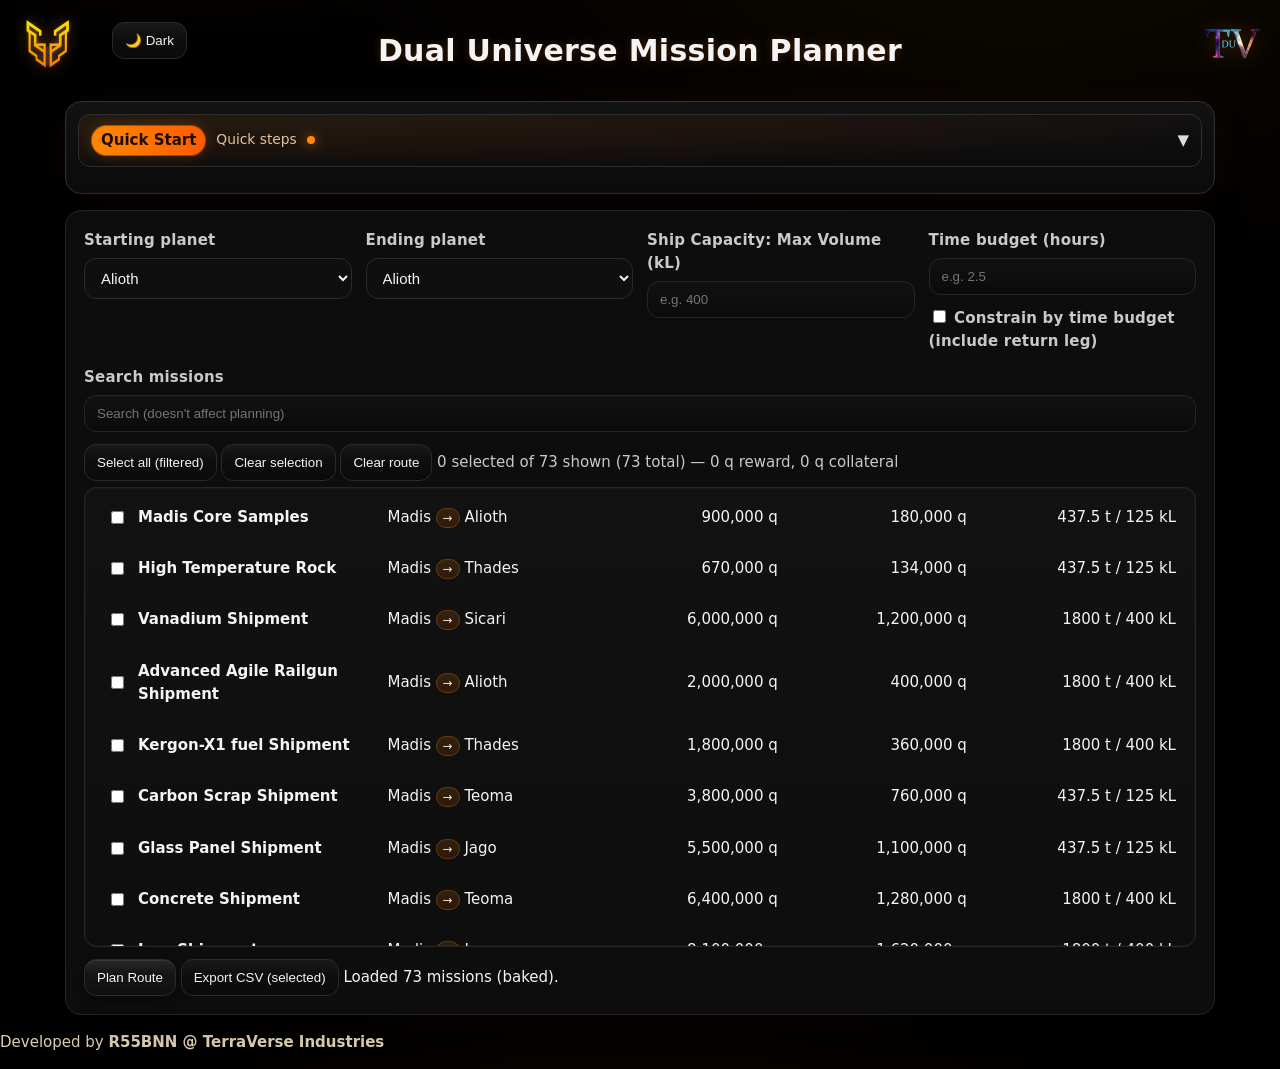
==== index.html @ 44d2e6be "Initial Site" ====
<!DOCTYPE html>
<html lang="en">
<head>
  <meta charset="utf-8" />
  <meta name="viewport" content="width=device-width, initial-scale=1" />
  <title>Dual Universe Mission Planner</title>
  <link rel="stylesheet" href="styles.css" />
</head>
<body>
  <header>
  <div class="theme-toggle" title="Toggle light / dark">
    <button id="themeToggle" class="ghost">🌙 Dark</button>
  </div>

  <a class="logo-tl" href="https://discord.com/channels/1273901912437035033/1412603574348808365/1412603574348808365" target="_blank" rel="noopener noreferrer"><img src="assets/Terraverse.png" alt="TerraVerse Industries" class="logo-terra"/></a>

  <a class="logo-tr" href="https://www.thethirdverse.net/" target="_blank" rel="noopener noreferrer"><img src="assets/ttv.png" alt="DU TV" class="logo-ttv" /></a>


    </div>
    <h1>Dual Universe Mission Planner</h1>
  </header>

  
<section class="panel panel-help">
  <details id="helpDetails" class="help-collapse">
    <summary class="help-summary">
      <span class="pill">Quick Start</span>
      <span class="hintline">Quick steps</span>
      <span class="ping"></span>
      <span class="chev">▼</span>
    </summary>
    <div class="qk">
      <ol class="qksteps">
        <li><b>Start/End:</b> choose your starting and ending planets.</li>
        <li><b>Ship volume:</b> set <em>Ship Capacity (kL)</em>. It’s used for warnings; <u>overfilling is allowed</u>.</li>
        <li><b>Time Budget:</b> set hours then tick the box. The planner adds legs only while <em>elapsed time + a return to your end planet</em> fits the budget; otherwise it stops. The summary shows unused time.</li>
        <li><b>Select missions:</b> filter with search, then <em>tick the checkboxes</em>. Only selected missions are planned.</li>
        <li><b>Plan Route:</b> optimizer collects from your current planet and orders drops for best <em>q/hr</em>.</li>
        <li><b>Fly it:</b> each leg shows volume <em>before → after</em>; red highlight = over capacity. Use <em>Clear route</em> or <em>Export CSV</em> anytime.</li>
      </ol>
      <div class="qkmeta">Official DU distances · Speed 50,000 km/h.</div>
      <div class="sizes">Size map: Small 20 kL · Medium 35 kL · Large 125 kL · Very Large 400 kL.</div>
    </div>
</details>
</section>
<section class="panel">

    <div class="grid">
      <div class="field">
        <label for="startPlanet">Starting planet</label>
        <select id="startPlanet"></select>
      </div>

      <div class="field">
        <label for="endPlanet">Ending planet</label>
        <select id="endPlanet"></select>
      </div>

      <div class="field">
        <label for="shipCapVol">Ship Capacity: Max Volume (kL)</label>
        <input type="number" id="shipCapVol" placeholder="e.g. 400" min="0" step="0.1" />
      </div>

      <div class="field">
        <label for="timeBudget">Time budget (hours)</label>
        <input type="number" id="timeBudget" placeholder="e.g. 2.5" min="0" step="0.1" />
        <label class="row" style="gap:6px;margin-top:6px;">
          <input id="limitTime" type="checkbox" />
          Constrain by time budget (include return leg)
        </label>
      </div>
    </div>

    <div class="field">
      <label for="searchBox">Search missions</label>
      <input id="searchBox" type="text" placeholder="Search (doesn't affect planning)" />
    </div>

    <div class="field">
      <div class="row">
        <button id="selectAll" class="ghost">Select all (filtered)</button>
        <button id="clearSelection" class="ghost">Clear selection</button>
        <button id="clearRoute" class="ghost">Clear route</button>
        <span id="selCount" class="muted"></span>
      </div>
      <div id="missionList" class="list"></div>
    </div>

    <div class="actions">
      <button id="planQph" class="secondary">Plan Route</button>
      <button id="exportCsv" class="ghost">Export CSV (selected)</button>
      <span id="status"></span>
    </div>
  </section>

  <section id="results" class="panel hidden">
    <h2>Route</h2>
    <div id="route"></div>
    <div id="summary"></div>
    <div id="warning" class="warn hidden"></div>
  </section>

  <footer>
  <p>Developed by <strong>R55BNN @ TerraVerse Industries</strong></p>
</footer>

  <script src="app.js"></script>
</body>
</html>
---- styles.css ----
/* --- Black + Orange Theme (glossy) --- */
:root{
  --bg:#000000;
  --bg2:#000000;
  --panel:rgba(17,17,17,.82);
  --ink:#f4f4f4;
  --muted:#c9c9c9;
  --line:#242424;
  --accent:#ff8800;   /* bright orange */
  --accent2:#ff5a00;  /* deep orange */
  --accent3:#ffc04d;  /* golden highlight */
  --warn:#ff4d00;
  --radius:16px;
}

*{ box-sizing:border-box }
body{
  margin:0;
  font:15px/1.55 ui-sans-serif,system-ui,-apple-system,Segoe UI,Roboto,Ubuntu,Cantarell,Arial;
  color:var(--ink);
  background:
    radial-gradient(1200px 700px at 80% -10%, rgba(60,36,0,.25), transparent 60%),
    radial-gradient(900px 600px at 15% -20%, rgba(40,24,0,.18), transparent 55%),
    radial-gradient(1200px 800px at 50% 120%, rgba(70,30,0,.18), transparent 50%),
    linear-gradient(180deg, var(--bg), var(--bg2));
}

header{ position:relative; padding:28px 24px 10px; text-align:center; }
h1{ margin:0; font-weight:900; letter-spacing:.3px; text-shadow:0 0 10px rgba(255,136,0,.22); }
h1 .tag{
  font-size:.56em; font-weight:800; letter-spacing:.3px;
  background: linear-gradient(90deg, var(--accent), var(--accent2));
  color:#1b1000; padding:4px 10px; border-radius:999px; margin-left:10px;
  box-shadow:0 0 14px rgba(255,136,0,.35), inset 0 0 0 1px rgba(0,0,0,.35);
}
.sub{ color:var(--muted) }

.panel{
  background:var(--panel);
  border:1px solid var(--line);
  border-radius:var(--radius);
  padding:18px;
  margin:16px auto;
  max-width:1150px;
  backdrop-filter:saturate(110%) blur(8px);
  box-shadow:0 8px 28px rgba(0,0,0,.45), 0 0 40px rgba(255,136,0,.04);
}

.grid{ display:grid; grid-template-columns: repeat(auto-fit,minmax(220px,1fr)); gap:14px; }
.field{ display:flex; flex-direction:column; gap:6px; margin-bottom:12px; }
label{ font-weight:700; color:var(--muted); letter-spacing:.2px; }

select,input,button{
  background:linear-gradient(180deg,#111,#0b0b0b);
  color:var(--ink);
  border:1px solid #262626;
  border-radius:12px;
  padding:10px 12px;
  transition: box-shadow .18s ease, border-color .18s ease, transform .05s ease, background .18s ease;
}
select:focus,input:focus,button:focus{
  outline:none;
  box-shadow:0 0 0 2px rgba(255,136,0,.28), 0 0 18px rgba(255,136,0,.18);
  border-color:var(--accent);
}

/* Buttons */
button{ cursor:pointer; border:1px solid transparent; }
button.secondary{
  background:
    linear-gradient(180deg, rgba(255,255,255,.06), rgba(255,255,255,0) 38%),
    linear-gradient(180deg, #1a1a1a, #0f0f0f);
  border-color:#2b2b2b;
  box-shadow:inset 0 1px 0 rgba(255,255,255,.08), 0 6px 16px rgba(0,0,0,.45);
}
button.secondary:hover{
  box-shadow:inset 0 1px 0 rgba(255,255,255,.12), 0 0 16px rgba(255,136,0,.25);
  transform: translateY(-1px);
  border-color:#3a2a10;
}
button.ghost{
  background:
    linear-gradient(180deg, rgba(255,255,255,.03), rgba(255,255,255,0) 38%),
    linear-gradient(180deg, #121212, #0a0a0a);
  border-color:#2a2a2a;
}
button.ghost:hover{
  border-color:var(--accent);
  box-shadow:0 0 12px rgba(255,136,0,.26);
}

/* Text helpers */
.hint{ font-size:.85em; color:var(--muted) }
.muted{ color:var(--muted) }
.hidden{ display:none }

/* Route / legs */
#route{ display:grid; gap:10px; margin-top:8px }
.leg{
  background:linear-gradient(180deg, rgba(20,20,20,.95), rgba(12,12,12,.95));
  border:1px solid #262626;
  border-radius:14px;
  padding:12px;
  display:grid;
  grid-template-columns: 120px 1fr 260px;
  gap:14px; align-items:center;
  box-shadow: 0 2px 12px rgba(0,0,0,.35), inset 0 0 0 1px rgba(255,255,255,.03);
  transition: box-shadow .2s ease, border-color .2s ease, transform .06s ease;
}
.leg:hover{
  border-color:#3a2a10;
  box-shadow:0 0 28px rgba(255,136,0,.12);
  transform: translateY(-1px);
}

.badge{
  background: radial-gradient(120% 140% at 20% 20%, rgba(255,136,0,.16), rgba(255,90,0,.14) 60%, rgba(0,0,0,.1));
  color:#ffe8cc;
  border:1px solid rgba(255,136,0,.35);
  padding:6px 10px;
  border-radius:999px;
  font-weight:800; text-shadow:0 0 8px rgba(255,136,0,.22);
  box-shadow: inset 0 0 0 1px rgba(255,90,0,.16), 0 0 14px rgba(255,136,0,.10);
  text-align:center;
}

.meta{ color:#ffd8a6; font-size:.9em }
.cargo{ color:#ffc678; font-size:.86em; text-shadow:0 0 8px rgba(255,192,77,.18); }

/* Over-capacity highlighting */
.leg.overcap{
  border-color:#7a2e00;
  box-shadow: 0 0 22px rgba(255,77,0,.25), inset 0 0 0 1px rgba(255,77,0,.22);
}
.warn{
  margin-top:10px; padding:10px 12px;
  border:1px solid rgba(255,77,0,.5);
  background:linear-gradient(180deg, rgba(32,10,0,.75), rgba(24,6,0,.86));
  color:#ffd9bf; border-radius:12px;
  box-shadow:0 0 18px rgba(255,77,0,.18), inset 0 0 22px rgba(255,77,0,.06);
}

/* Missions list */
.list{
  display:grid; gap:8px; max-height:460px; overflow:auto;
  border:1px solid #262626; border-radius:12px; padding:8px;
  background:linear-gradient(180deg, rgba(18,18,18,.95), rgba(14,14,14,.92));
  box-shadow: inset 0 0 0 1px rgba(255,255,255,.03);
}
.rowItem{
  display:grid; grid-template-columns: 26px 1.2fr 1fr 0.9fr 0.9fr 1fr;
  gap:8px; align-items:center; padding:9px 10px;
  border:1px solid transparent; border-radius:10px;
  transition:border-color .18s ease, background .18s ease, transform .06s ease;
}
.rowItem:hover{
  border-color:#3a2a10;
  background:rgba(26,20,10,.45);
  transform: translateY(-1px);
}
.name{ font-weight:700 }
.badgeMini{
  font-size:.78em;
  background:linear-gradient(180deg, rgba(255,136,0,.14), rgba(255,90,0,.12));
  color:#ffe3c2; border:1px solid rgba(255,136,0,.28);
  padding:2px 6px; border-radius:999px;
}
.right{ text-align:right }

/* Footer */
footer p{ color:#e0cfb4 }

/* --- Quick Start / Help panel --- */
.panel-help{
  background: linear-gradient(180deg, rgba(20,20,20,.9), rgba(12,12,12,.92));
  border:1px solid #2e2e2e;
  box-shadow: 0 8px 28px rgba(0,0,0,.38), inset 0 0 0 1px rgba(255,255,255,.02), 0 0 36px rgba(255,136,0,.06);
}
.help-collapse{ display:block; }
.help-summary{
  list-style:none;
  display:flex; align-items:center; gap:10px;
  cursor:pointer;
  padding:10px 12px; margin:-6px -6px 8px -6px;
  border-radius:12px;
  border:1px solid #2e2e2e;
  background: radial-gradient(100% 100% at 10% 10%, rgba(255,136,0,.08), rgba(255,90,0,.06) 50%, rgba(0,0,0,.08));
  user-select:none;
}
.help-summary::-webkit-details-marker{ display:none }
.help-collapse[open] .help-summary{
  border-color:#4a3a1a;
  box-shadow:0 0 22px rgba(255,136,0,.10) inset;
}
.help-summary .pill{
  font-weight:800;
  background: linear-gradient(90deg, var(--accent) 0%, var(--accent2) 100%);
  color:#1b1000; padding:4px 10px; border-radius:999px;
  box-shadow:0 0 14px rgba(255,136,0,.22), inset 0 0 0 1px rgba(0,0,0,.35);
}
.help-summary .hintline{ color:#e3c39e; font-size:.92em }
.help-summary .chev{ margin-left:auto; transition: transform .18s ease; opacity:.9 }
.help-collapse[open] .help-summary .chev{ transform: rotate(180deg); }

@keyframes helpPing {
  0% { opacity:.25; transform: scale(1); }
  50% { opacity:.6; transform: scale(1.25); }
  100% { opacity:.25; transform: scale(1); }
}
.help-summary .ping{
  width:8px; height:8px; border-radius:999px;
  background: var(--accent); box-shadow: 0 0 12px rgba(255,136,0,.7);
  animation: helpPing 1.6s infinite ease-in-out;
}

.qk{ padding:4px 2px 6px; }
.qksteps{
  margin: 6px 0 8px 1.2rem;
  padding:0;
  color:#ffe8cc;
}
.qksteps li{ margin:6px 0; }
.qksteps b{ color:#fff0e0; }
.qksteps em{ color:#ffe0b8; font-style:normal; }
.qksteps u{ text-underline-offset:2px }
.qkmeta{ color:#e3c39e; font-size:.92em; margin-top:4px; }
.sizes{ margin-top:8px; color:#e3c39e; font-size:.92em }

/* Brand header logo */


@media (min-width:900px){  }

/* Boosted logo visibility */


@media (min-width:900px){
  
}

/* Tight badge around the logo */


@media (min-width:900px){
  
}

/* Logo without pill/badge */
.brand{
  display:flex;
  justify-content:center;
  align-items:center;
  margin:10px auto 12px;
  padding:0;
  background:none;
  border:none;
  border-radius:0;
  box-shadow:none;
}

@media (min-width:900px){
  
}
.brand .logo:hover{
  filter:
    drop-shadow(0 0 2px rgba(0,0,0,.95))
    drop-shadow(0 0 32px rgba(255,136,0,.95))
    drop-shadow(0 0 10px rgba(255,160,64,.65));
}

/* Crisper high-contrast logo, no pill */
.brand .logo{
  height:68px; max-height:68px; width:auto;
  image-rendering: -webkit-optimize-contrast;
  image-rendering: optimizeQuality;
  -ms-interpolation-mode: bicubic;
  backface-visibility: hidden;
  transform: translateZ(0);
  /* tighter glow for sharper edge */
  filter:
    drop-shadow(0 0 1px rgba(0,0,0,.85))
    drop-shadow(0 0 12px rgba(255,136,0,.55))
    drop-shadow(0 0 4px rgba(255,160,64,.40));
}
@media (min-width:900px){
  .brand .logo{ height:76px; max-height:76px; }
}

/* Top-right DU TV logo */
.logo-tr{
  position:absolute;
  top:12px;
  right:16px;
  pointer-events:auto;
}
.logo-ttv{
  height:56px;
  width:auto;
  image-rendering: -webkit-optimize-contrast;
  image-rendering: optimizeQuality;
  filter: drop-shadow(0 0 10px rgba(255,136,0,.28));
}
@media (min-width:900px){
  .logo-ttv{ height:64px; }
}

/* Top-left TerraVerse mark */
.logo-tl{
  position:absolute;
  top:12px;
  left:16px;
  pointer-events:auto;
}
.logo-terra{
  height:56px;
  width:auto;
  image-rendering: -webkit-optimize-contrast;
  image-rendering: optimizeQuality;
  filter: drop-shadow(0 0 8px rgba(255,136,0,.35));
}
@media (min-width:900px){
  .logo-terra{ height:64px; }
}

.logo-tl:hover .logo-terra{
  filter: drop-shadow(0 0 12px rgba(255,136,0,.55));
  transform: translateY(-1px);
  transition: filter .15s ease, transform .05s ease;
}

.logo-tr:hover .logo-ttv{
  filter: drop-shadow(0 0 14px rgba(255,136,0,.55));
  transform: translateY(-1px);
  transition: filter .15s ease, transform .05s ease;
}


/* ========== LIGHT THEME (toggle via body.theme-light) ========== */
body.theme-light{
  --bg:#fafafa;
  --bg2:#ffffff;
  --panel:#ffffff;
  --ink:#1a1a1a;
  --muted:#6b7280;
  --line:#e5e7eb;
  --accent:#ff8800;
  --accent2:#ff7a00;
  --warn:#d9480f;
}

body.theme-light{
  background:
    radial-gradient(1200px 700px at 80% -10%, rgba(255,122,0,.06), transparent 65%),
    linear-gradient(180deg, var(--bg), var(--bg2));
  color:var(--ink);
}
body.theme-light .panel{
  background:var(--panel);
  border:1px solid var(--line);
  box-shadow:0 6px 20px rgba(0,0,0,.06);
}
body.theme-light select, 
body.theme-light input, 
body.theme-light button{
  background:#ffffff;
  color:var(--ink);
  border:1px solid var(--line);
}
body.theme-light select:focus,
body.theme-light input:focus,
body.theme-light button:focus{
  outline:none;
  border-color:#ffd2b0;
  box-shadow:0 0 0 3px rgba(255,136,0,.20);
}
body.theme-light button.secondary{
  background:#fff; border-color:#d1d5db;
}
body.theme-light button.secondary:hover{
  border-color:#ffb27a;
  box-shadow:0 0 0 2px rgba(255,136,0,.18);
}
body.theme-light button.ghost{
  background:transparent; border-color:#d1d5db;
}
body.theme-light button.ghost:hover{
  border-color:#ffb27a;
}

/* Route cards */
body.theme-light .leg{
  background:#fff;
  border:1px solid var(--line);
  box-shadow:0 4px 14px rgba(0,0,0,.05);
}
body.theme-light .badge{
  background:#fff4e8;
  color:#8a3c00;
  border:1px solid #ffd8b3;
}
body.theme-light .meta{ color:#4b5563 }
body.theme-light .cargo{ color:#334155 }
body.theme-light .leg.overcap{
  border-color:#ff9a6b;
  box-shadow:0 0 0 1px rgba(255,122,0,.25) inset;
}
body.theme-light .warn{
  border:1px solid #ffb27a;
  background:#fff5ec;
  color:#7a3410;
}

/* Missions list */
body.theme-light .list{
  background:#fff;
  border:1px solid var(--line);
  box-shadow: inset 0 1px 0 rgba(0,0,0,.02);
}
body.theme-light .rowItem:hover{
  border-color:#ffd2b0;
  background:#fff9f3;
}

/* Logos on light background */
body.theme-light .logo-terra, 
body.theme-light .logo-ttv{
  filter: drop-shadow(0 1px 2px rgba(0,0,0,.12));
}

/* Theme toggle positioning */


/* Theme toggle next to TerraVerse logo (top-left) */
.theme-toggle{
  position:absolute;
  top:20px;
  left:96px; /* ~ right of 56-64px logo + padding */
  z-index:10;
}
@media (min-width:900px){
  .theme-toggle{ left:112px; top:22px; }
}

/* Dropdown readability */
select{
  background:#0f0f0f;
  color:#f5f5f5;
  border:1px solid #2a2a2a;
  font-size:15px;
}
select:focus{
  border-color:#ff8800;
  box-shadow:0 0 0 2px rgba(255,136,0,.22);
}
/* Options (browser support varies, but helps on many) */
select option{
  background:#111111;
  color:#f5f5f5;
}
select option:disabled{ color:#8b8b8b; }
select option:checked{ background:#2a2a2a; color:#ffffff; }

/* Light theme overrides */
body.theme-light select{
  background:#ffffff;
  color:#1a1a1a;
  border-color:#e5e7eb;
}
body.theme-light select:focus{
  border-color:#ffb27a;
  box-shadow:0 0 0 3px rgba(255,136,0,.20);
}
body.theme-light select option{
  background:#ffffff;
  color:#1a1a1a;
}
body.theme-light select option:checked{ background:#ffe9db; color:#111; }


/* === Light theme: improve Quick Start readability === */
body.theme-light .panel-help{
  background:#ffffff;
  border:1px solid #e5e7eb;
  color:#1f2937;
  box-shadow:0 6px 20px rgba(0,0,0,.06);
}
body.theme-light .help-summary{
  color:#111827;
  background:#ffffff;
  border:1px solid #e5e7eb;
}
body.theme-light .help-summary .hintline{ color:#374151; }
body.theme-light .help-summary .pill{
  color:#1b1000;
  background:linear-gradient(90deg, var(--accent), var(--accent2));
}
body.theme-light .qksteps{ color:#1f2937; }
body.theme-light .qksteps b{ color:#111827; }
body.theme-light .qksteps em{ color:#334155; font-style:normal; }
body.theme-light .qkmeta, 
body.theme-light .sizes{ color:#374151; }
body.theme-light .panel-help a{ color:#b45309; text-decoration-thickness: 1.5px; }
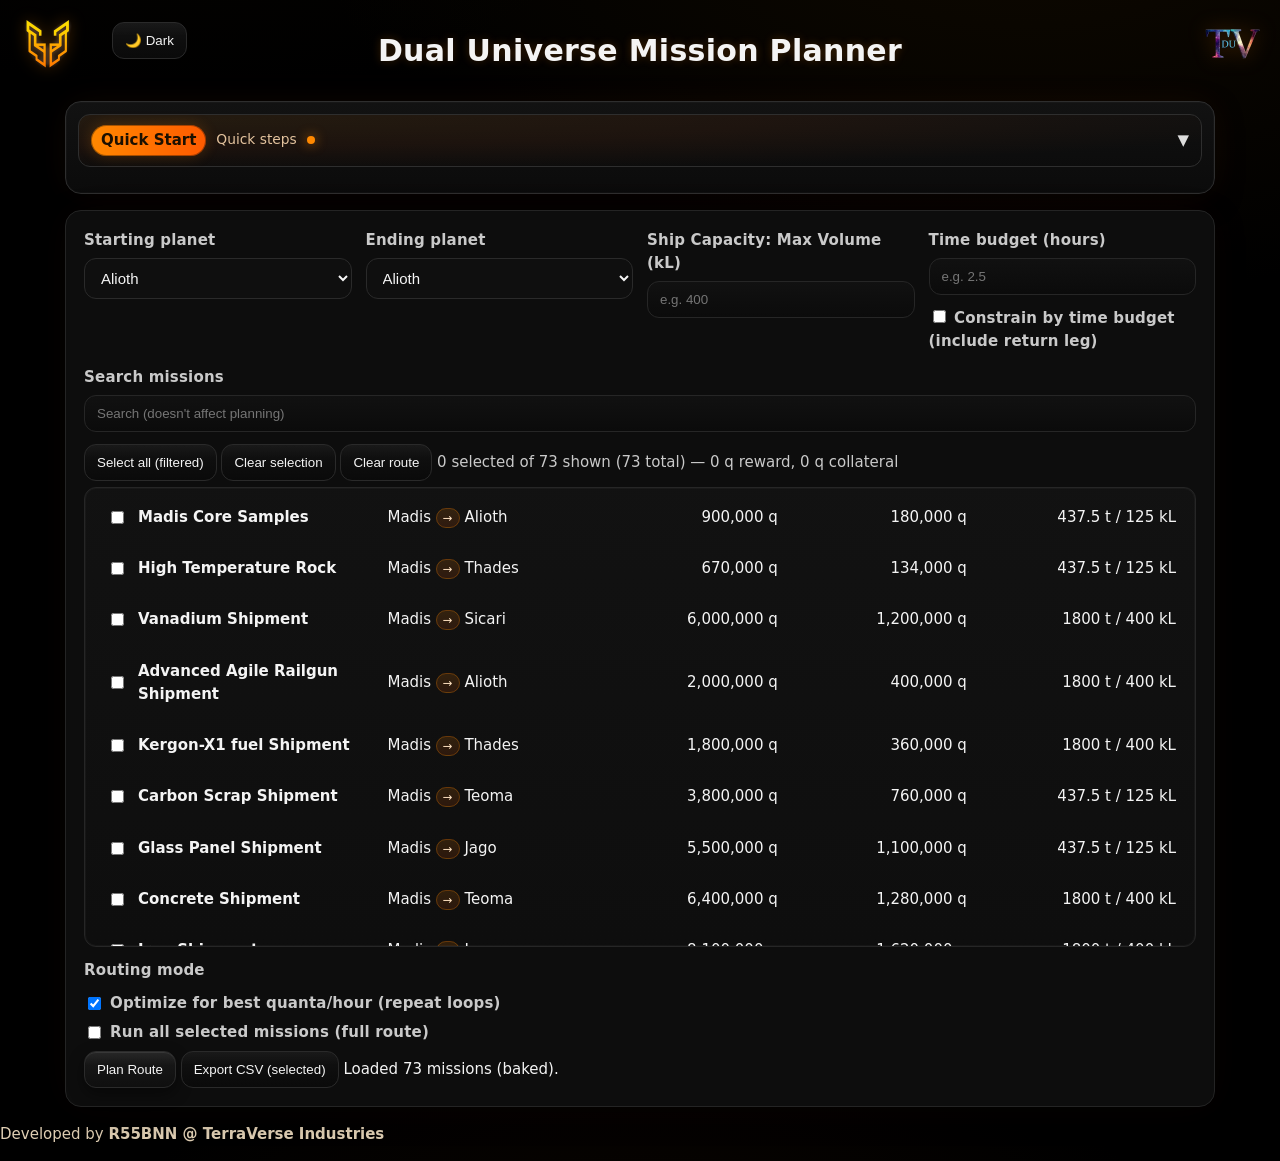
==== commit afa8f9d6: "Selectable checkboxes for mission running Added selectable checkboxes for the following;  Optimize f" ====
--- a/index.html
+++ b/index.html
@@ -88,7 +88,19 @@
     </div>
 
     <div class="actions">
-      <button id="planQph" class="secondary">Plan Route</button>
+      
+<div class="field" id="modeToggle" style="margin:8px 0 6px 0">
+  <label style="display:block; margin-bottom:4px; font-weight:600">Routing mode</label>
+  <label style="display:inline-flex; align-items:center; gap:6px; margin-right:18px;">
+    <input type="checkbox" id="optimizeQph" checked>
+    <span>Optimize for best quanta/hour (repeat loops)</span>
+  </label>
+  <label style="display:inline-flex; align-items:center; gap:6px;">
+    <input type="checkbox" id="runAllMissions">
+    <span>Run all selected missions (full route)</span>
+  </label>
+</div>
+<button id="planQph" class="secondary">Plan Route</button>
       <button id="exportCsv" class="ghost">Export CSV (selected)</button>
       <span id="status"></span>
     </div>
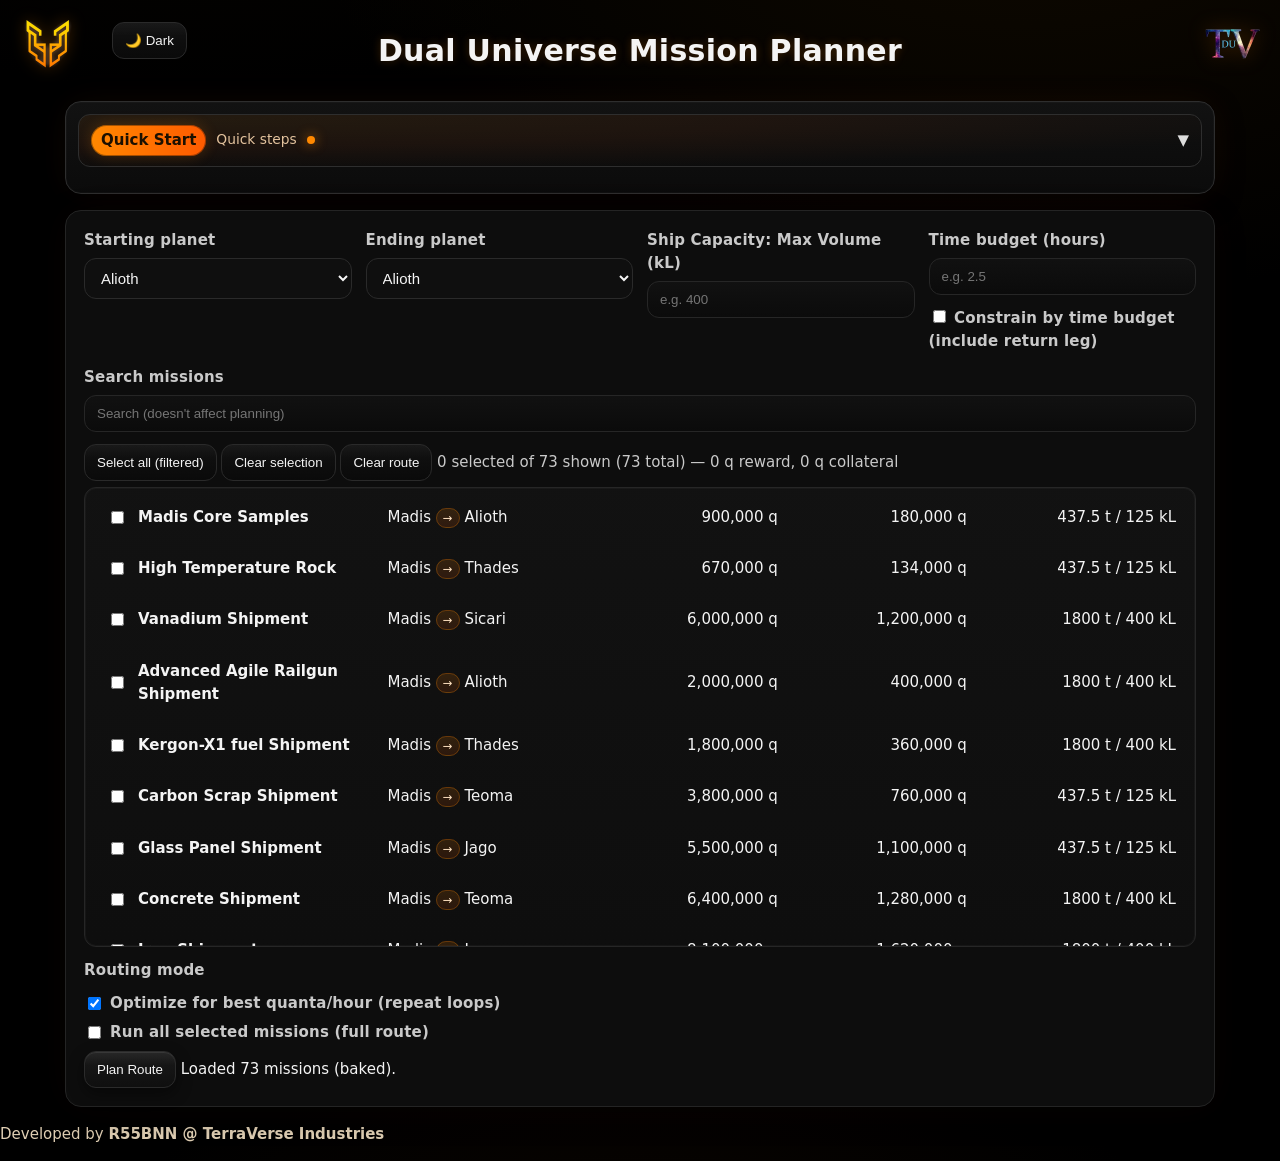
==== commit 8a8c1a89: ".xlsx export added" ====
--- a/index.html
+++ b/index.html
@@ -101,13 +101,18 @@
   </label>
 </div>
 <button id="planQph" class="secondary">Plan Route</button>
-      <button id="exportCsv" class="ghost">Export CSV (selected)</button>
+<button id="exportCsv" style="display:none" class="ghost">Export CSV (selected)</button>
+      
       <span id="status"></span>
     </div>
   </section>
 
   <section id="results" class="panel hidden">
+      <div class="row between">
     <h2>Route</h2>
+  <button id="exportRoute" class="ghost" disabled>Export Route</button>
+</div>
+
     <div id="route"></div>
     <div id="summary"></div>
     <div id="warning" class="warn hidden"></div>
@@ -118,5 +123,6 @@
 </footer>
 
   <script src="app.js"></script>
+  <script src="export.js"></script>
 </body>
 </html>
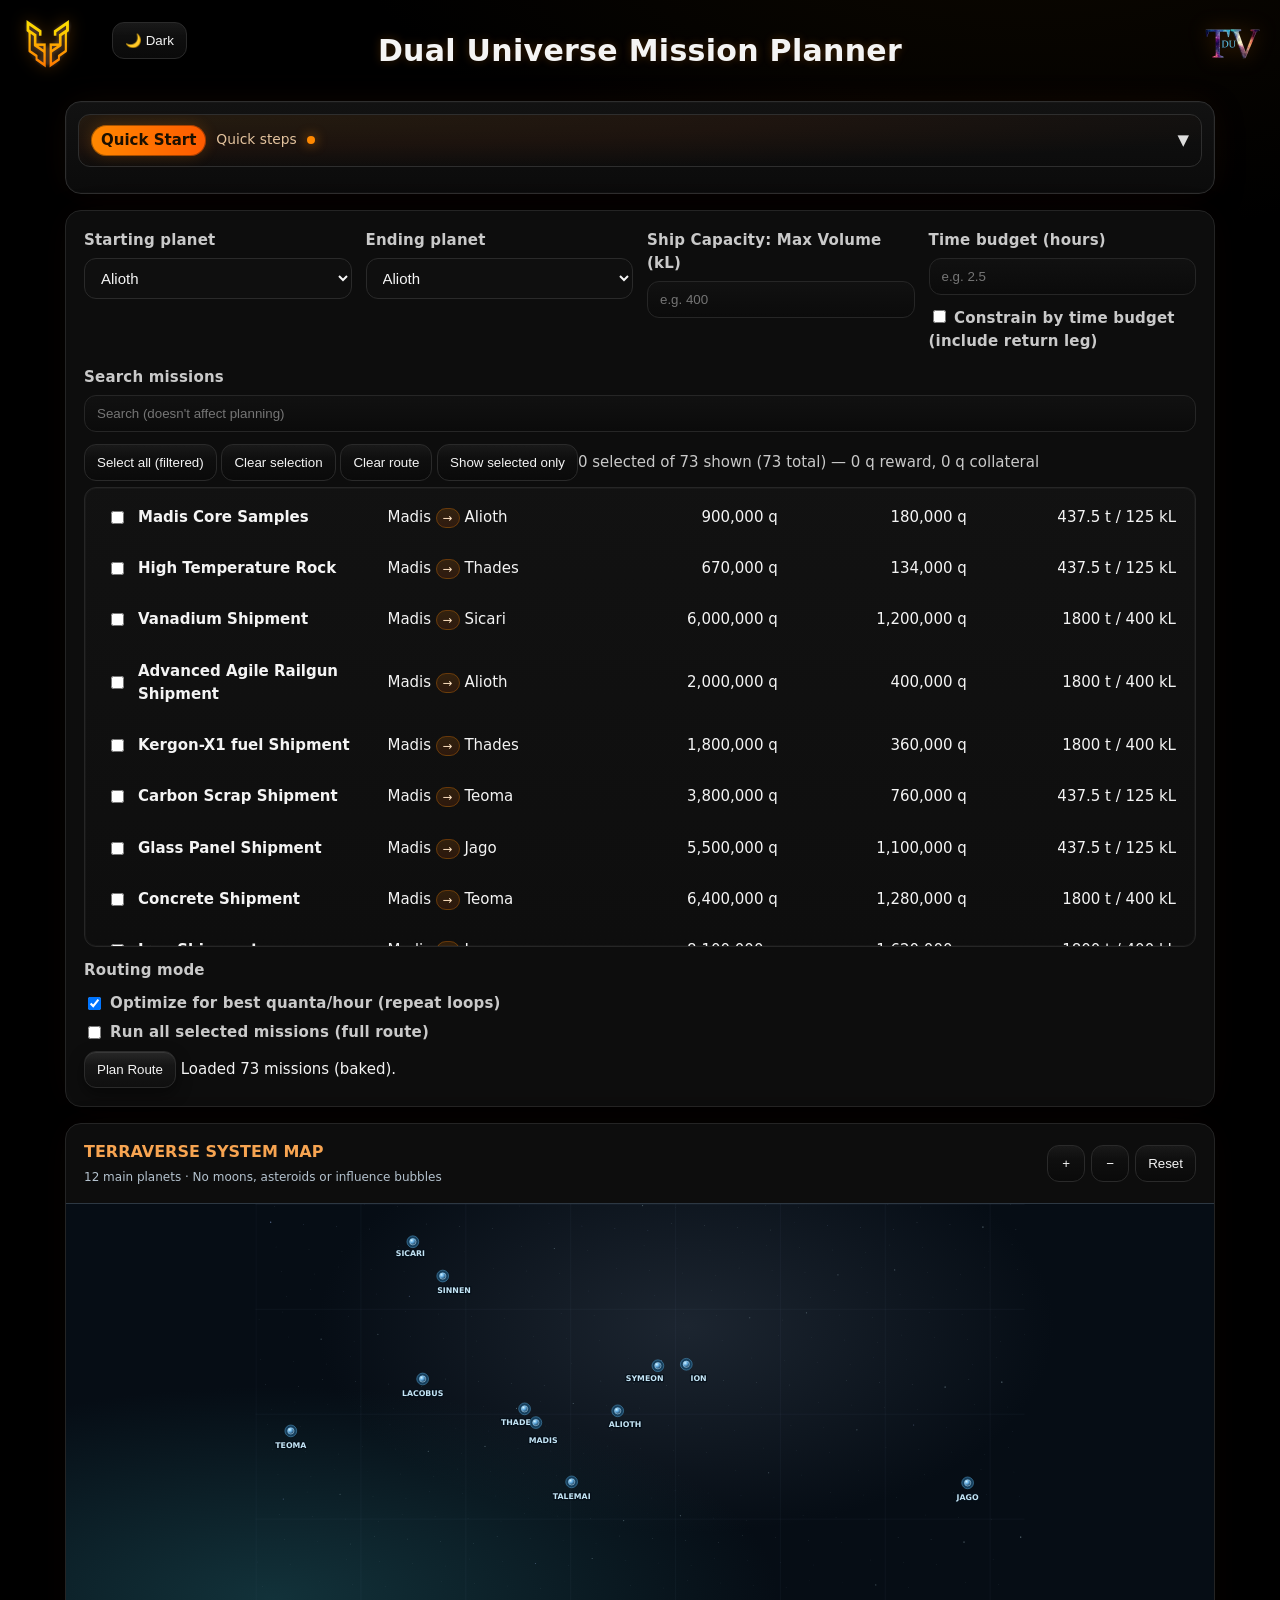
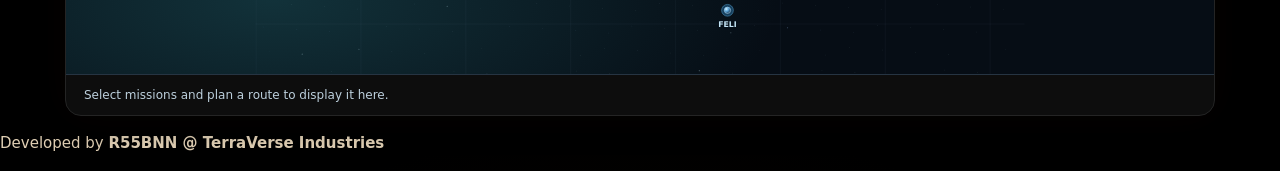
==== commit 15cd4b91: "Integrate TerraVerse route visualization without changing optimizer" ====
--- a/index.html
+++ b/index.html
@@ -5,6 +5,7 @@
   <meta name="viewport" content="width=device-width, initial-scale=1" />
   <title>Dual Universe Mission Planner</title>
   <link rel="stylesheet" href="styles.css" />
+  <link rel="stylesheet" href="terraverse-map.css" />
 </head>
 <body>
   <header>
@@ -107,7 +108,14 @@
     </div>
   </section>
 
-  <section id="results" class="panel hidden">
+  
+<section id="tv-map-panel" class="panel tv-map-panel" aria-label="TerraVerse interactive system map">
+ <div class="tv-map-header"><div><h2>TERRAVERSE SYSTEM MAP</h2><p>12 main planets · No moons, asteroids or influence bubbles</p></div>
+ <div class="tv-map-tools"><button id="tv-map-zoom-in" class="ghost" title="Zoom in" type="button">+</button><button id="tv-map-zoom-out" class="ghost" title="Zoom out" type="button">−</button><button id="tv-map-reset" class="ghost" title="Reset map" type="button">Reset</button></div></div>
+ <div class="tv-map-frame"><svg id="tv-system-map" viewBox="0 0 1569 959" xmlns="http://www.w3.org/2000/svg" role="img" aria-label="12 planets with planned mission route"></svg></div>
+ <div id="tv-map-status" role="status">Select missions and plan a route to display it here.</div>
+</section>
+<section id="results" class="panel hidden">
       <div class="row between">
     <h2>Route</h2>
   <button id="exportRoute" class="ghost" disabled>Export Route</button>
@@ -122,6 +130,7 @@
   <p>Developed by <strong>R55BNN @ TerraVerse Industries</strong></p>
 </footer>
 
+  <script src="terraverse-map.js"></script>
   <script src="app.js"></script>
   <script src="export.js"></script>
 </body>
--- a/terraverse-map.css
+++ b/terraverse-map.css
@@ -0,0 +1,18 @@
+
+/* TerraVerse V2.0 planetary system map: supplementary to existing planner UI */
+.tv-map-panel{max-width:1150px;margin:16px auto;overflow:hidden;padding:0}
+.tv-map-header{display:flex;justify-content:space-between;align-items:center;gap:12px;padding:16px 18px;border-bottom:1px solid #2d3843}
+.tv-map-header h2{margin:0;color:#f7a451;font-size:16px}
+.tv-map-header p{font-size:12px;color:#b4c2ce;margin:4px 0 0}
+.tv-map-tools{display:flex;gap:6px}.tv-map-tools button{width:auto;min-width:38px}
+.tv-map-frame{height:470px;background:radial-gradient(ellipse at 18% 84%,#12323a 0,transparent 38%),radial-gradient(ellipse at 54% 26%,#1c2530 0,transparent 42%),#060d15;overflow:hidden}
+#tv-system-map{width:100%;height:100%;display:block;touch-action:none;cursor:grab}
+#tv-system-map:active{cursor:grabbing}
+.tv-marker-halo{fill:#153e5c;stroke:#4c8eb8;stroke-width:1.2}
+.tv-body{cursor:pointer;outline:0}
+.tv-body text{fill:#c4e5f6;font-size:16px;font-weight:700;paint-order:stroke;stroke:#06101a;stroke-width:5px;stroke-linejoin:round}
+.tv-body:hover .tv-marker-halo,.tv-body:focus .tv-marker-halo,.tv-body.on-route .tv-marker-halo{fill:#e99a45;stroke:#ffcb84}
+.tv-body.on-route text{fill:#ffc58e}
+.tv-travel{stroke:#f59b45;stroke-width:3.2;stroke-dasharray:10 7;stroke-linecap:round;filter:drop-shadow(0 0 4px #b3581d);pointer-events:none}
+#tv-map-status{padding:11px 18px;font-size:12px;color:#bdd0dd;border-top:1px solid #263442}
+@media(max-width:700px){.tv-map-frame{height:350px}.tv-map-header{align-items:flex-start}.tv-map-header h2{font-size:13px}.tv-map-tools{flex-shrink:0}}
